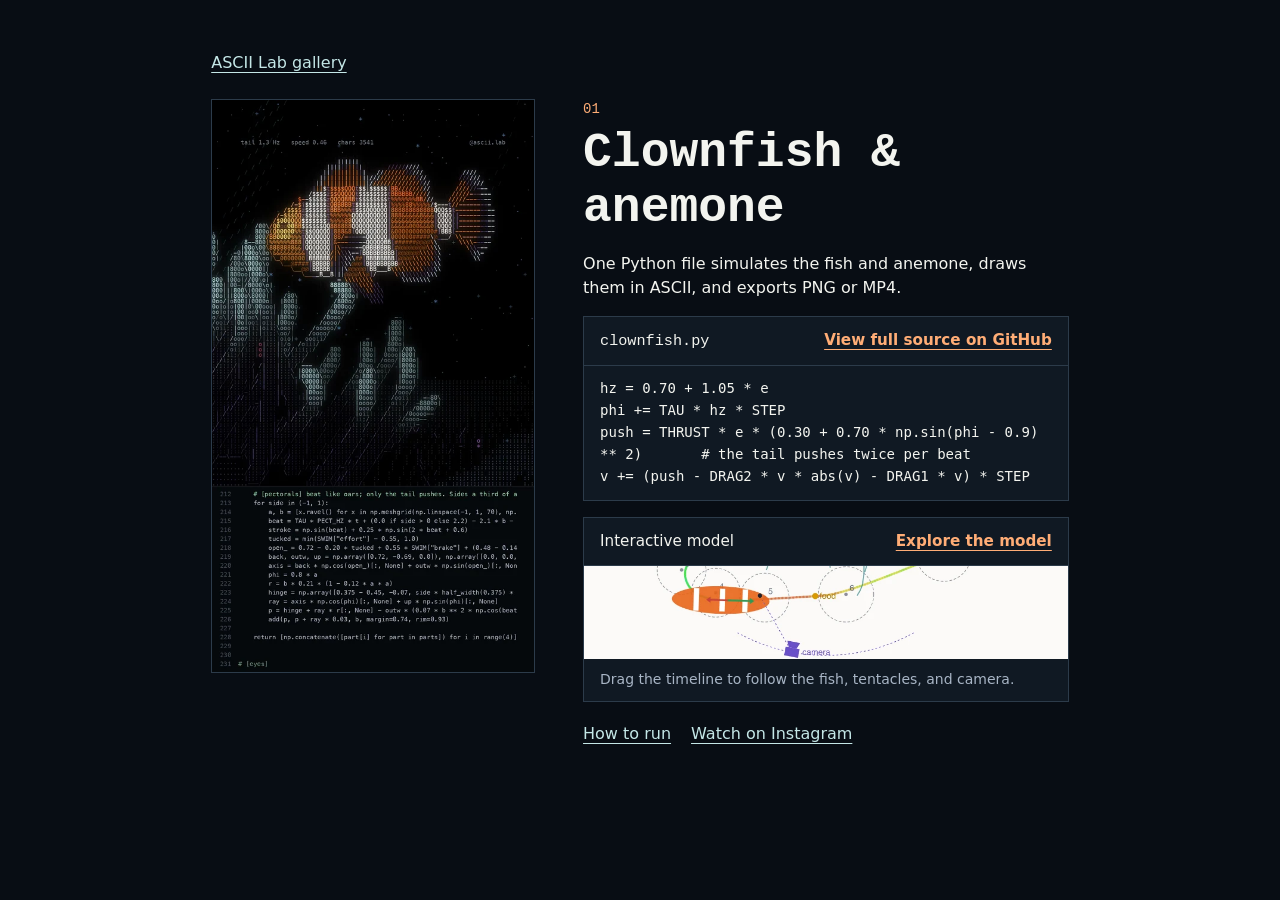
==== 01-clownfish/index.html @ 8f324382 "#27 Crop the preview without stretching the code card" ====
<!doctype html>
<html lang="en">
<head>
  <meta charset="utf-8">
  <meta name="viewport" content="width=device-width, initial-scale=1">
  <meta name="description" content="Source code and interactive model for the ASCII Lab clownfish reel.">
  <title>Clownfish and anemone | ASCII Lab</title>
  <link rel="stylesheet" href="../site.css">
</head>
<body>
  <main class="shell">
    <a class="back" href="../">ASCII Lab gallery</a>
    <article class="scene scene--source">
      <img src="preview.webp" width="540" height="960" alt="An orange ASCII clownfish swimming over a sea anemone">
      <div class="scene-copy">
        <span class="number">01</span>
        <h1>Clownfish &amp; anemone</h1>
        <p>One Python file simulates the fish and anemone, draws them in ASCII, and exports PNG or MP4.</p>
        <div class="scene-cards">
          <a class="scene-card" href="https://github.com/sapozhkov/ascii-lab-public/blob/main/01-clownfish/clownfish.py" aria-label="View the full clownfish.py source on GitHub">
            <span class="scene-card-header"><span class="filename">clownfish.py</span><strong>View full source on GitHub</strong></span>
            <pre><code>hz = 0.70 + 1.05 * e
phi += TAU * hz * STEP
push = THRUST * e * (0.30 + 0.70 * np.sin(phi - 0.9) ** 2)       # the tail pushes twice per beat
v += (push - DRAG2 * v * abs(v) - DRAG1 * v) * STEP</code></pre>
          </a>
          <a class="scene-card scene-card--model" href="model.html" aria-label="Explore the interactive clownfish model">
            <span class="scene-card-header"><span>Interactive model</span><strong>Explore the model</strong></span>
            <span class="model-preview">
              <img src="model-preview.webp" width="880" height="640" alt="Top view of the clownfish chasing food along its route at 14.25 seconds">
            </span>
            <span class="model-caption">Drag the timeline to follow the fish, tentacles, and camera.</span>
          </a>
        </div>
        <nav class="actions" aria-label="Scene links">
          <a href="https://github.com/sapozhkov/ascii-lab-public/tree/main/01-clownfish#run-the-renderer">How to run</a>
          <a href="https://www.instagram.com/reel/Df8L4ZnN4sX/">Watch on Instagram</a>
        </nav>
      </div>
    </article>
  </main>
</body>
</html>
---- site.css ----
:root {
  color-scheme: dark;
  background: #080d14;
  color: #f3f4ef;
  font: 1rem/1.5 system-ui, sans-serif;
  --muted: #a8b5c5;
  --edge: #2c3b4a;
  --accent: #ffad76;
}

* { box-sizing: border-box; }
body { margin: 0; }
a { color: #c4e7e7; text-underline-offset: .25em; }
a:hover { color: var(--accent); }
a:focus-visible { outline: 2px solid var(--accent); outline-offset: 5px; }

.shell { max-width: 60rem; margin: auto; padding: clamp(1rem, 4vw, 3.5rem); }
.masthead { display: flex; justify-content: space-between; align-items: baseline; flex-wrap: wrap; gap: .5rem 1.5rem; }
.masthead nav { display: flex; gap: 1rem; }
h1, h2, .number { font-family: ui-monospace, "Courier New", monospace; }
h1 { margin: 0; font-size: clamp(2rem, 6vw, 4rem); font-weight: 650; line-height: 1.15; }
h2 { margin: 0; font-size: clamp(1.05rem, 2.5vw, 1.45rem); line-height: 1.25; }
.intro { margin: 1rem 0 1.75rem; color: var(--muted); }
.gallery-page h1 { font-size: clamp(1.875rem, 4vw, 2.75rem); }
.gallery { display: grid; grid-template-columns: repeat(2, minmax(0, 1fr)); gap: clamp(.75rem, 2vw, 1.25rem); }
@media (min-width: 36rem) { .gallery { grid-template-columns: repeat(3, minmax(0, 1fr)); } }
@media (min-width: 52rem) { .gallery { grid-template-columns: repeat(4, minmax(0, 1fr)); } }
.tile { display: block; height: 100%; border: 1px solid var(--edge); background: #101923; color: inherit; text-decoration: none; }
.tile:hover { border-color: var(--accent); }
img { display: block; height: auto; width: 100%; }
.tile img { aspect-ratio: 1; object-fit: cover; object-position: center 22%; border-bottom: 1px solid var(--edge); }
.caption { padding: .65rem .75rem; }
.caption h2 { font-size: clamp(.95rem, 1.8vw, 1.1rem); }
.caption p { margin: .35rem 0 0; color: var(--muted); font-size: .875rem; }
.number { display: block; margin-bottom: .35rem; color: var(--accent); font-size: .875rem; }

.back { display: inline-block; margin-bottom: 1.5rem; }
.scene { display: grid; grid-template-columns: minmax(0, 2fr) minmax(0, 3fr); gap: clamp(1rem, 4vw, 3rem); }
.scene > img { border: 1px solid var(--edge); }
.scene-copy { align-self: center; }
.scene--source .scene-copy { align-self: start; min-width: 0; }
.scene-copy h1 { font-size: clamp(1.75rem, 5vw, 3rem); }
.actions { display: flex; flex-wrap: wrap; gap: .75rem 1.25rem; margin: 1.25rem 0; }
.scene-cards { display: grid; grid-auto-rows: 1fr; gap: 1rem; }
.scene-card { display: block; color: inherit; border: 1px solid var(--edge); background: #101923; text-decoration: none; }
.scene-card--model { display: flex; flex-direction: column; }
.model-preview { position: relative; flex: 1 0 3rem; overflow: hidden; }
.model-preview img { position: absolute; inset: 0; width: 100%; height: 100%; object-fit: cover; object-position: center 95%; }
.scene-card:hover { color: inherit; border-color: var(--accent); }
.scene-card-header { display: flex; align-items: baseline; justify-content: space-between; flex-wrap: wrap; gap: .35rem 1rem; padding: .75rem 1rem; border-bottom: 1px solid var(--edge); font-size: .95rem; }
.scene-card-header strong { color: var(--accent); text-decoration: underline; text-underline-offset: .25em; }
.filename, .scene-card pre { font-family: ui-monospace, "Courier New", monospace; }
.scene-card pre { margin: 0; padding: .75rem 1rem; font-size: .875rem; white-space: pre-wrap; overflow-wrap: anywhere; }
.model-caption { display: block; padding: .65rem 1rem; color: var(--muted); font-size: .875rem; }
@media (max-width: 40rem) {
  .scene { grid-template-columns: 1fr; }
  .scene > img { max-width: 18rem; }
  .scene-copy { grid-row: 1; }
}
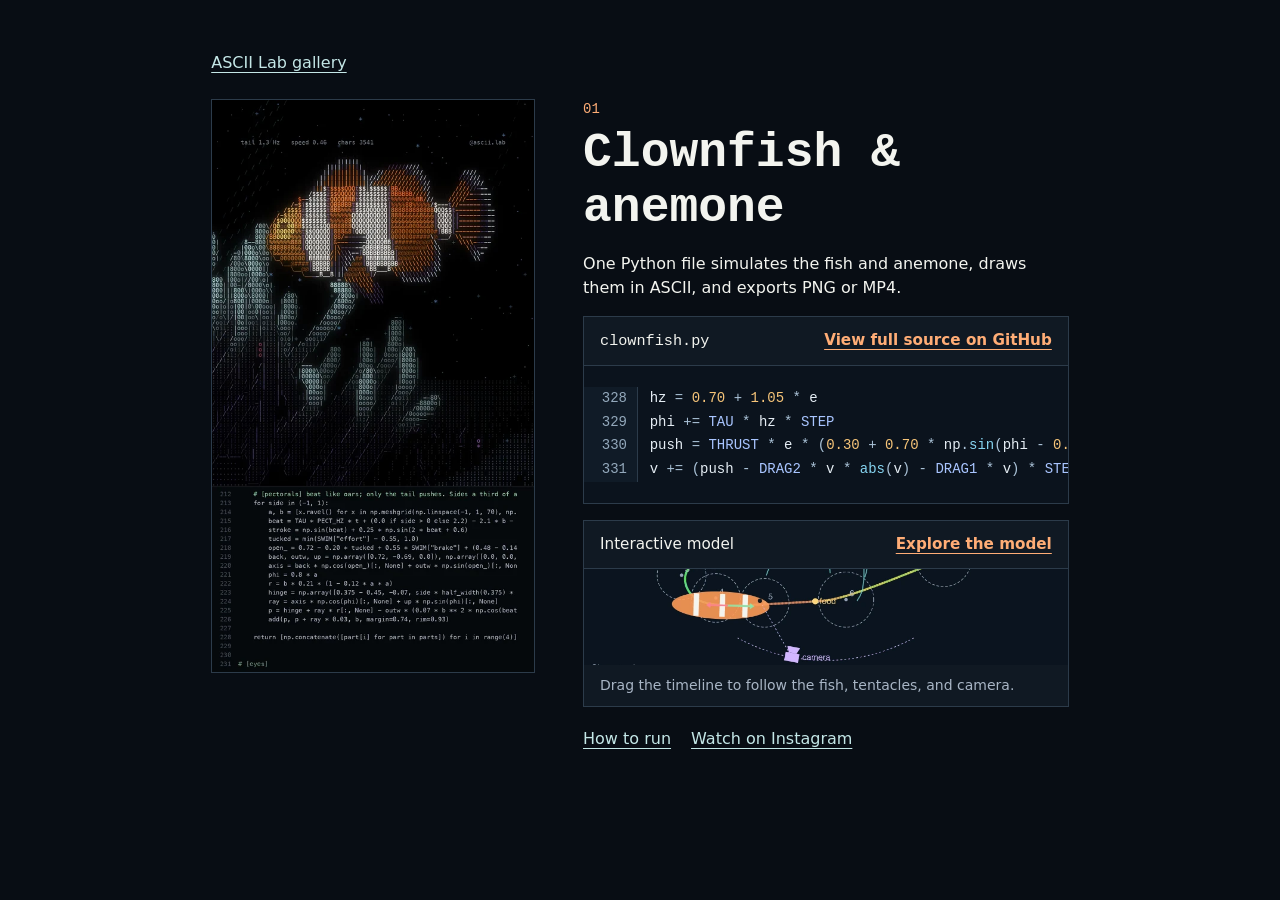
==== commit 53c2d474: "#32 Improve source cards on release pages" ====
--- a/01-clownfish/index.html
+++ b/01-clownfish/index.html
@@ -5,7 +5,7 @@
   <meta name="viewport" content="width=device-width, initial-scale=1">
   <meta name="description" content="Source code and interactive model for the ASCII Lab clownfish reel.">
   <title>Clownfish and anemone | ASCII Lab</title>
-  <link rel="stylesheet" href="../site.css">
+  <link rel="stylesheet" href="../site.css?v=scene-cards">
 </head>
 <body>
   <main class="shell">
@@ -17,12 +17,12 @@
         <h1>Clownfish &amp; anemone</h1>
         <p>One Python file simulates the fish and anemone, draws them in ASCII, and exports PNG or MP4.</p>
         <div class="scene-cards">
-          <a class="scene-card" href="https://github.com/sapozhkov/ascii-lab-public/blob/main/01-clownfish/clownfish.py" aria-label="View the full clownfish.py source on GitHub">
+          <a class="scene-card scene-card--source" href="https://github.com/sapozhkov/ascii-lab-public/blob/main/01-clownfish/clownfish.py" aria-label="View the full clownfish.py source on GitHub">
             <span class="scene-card-header"><span class="filename">clownfish.py</span><strong>View full source on GitHub</strong></span>
-            <pre><code>hz = 0.70 + 1.05 * e
-phi += TAU * hz * STEP
-push = THRUST * e * (0.30 + 0.70 * np.sin(phi - 0.9) ** 2)       # the tail pushes twice per beat
-v += (push - DRAG2 * v * abs(v) - DRAG1 * v) * STEP</code></pre>
+            <pre class="source-preview"><code><span class="source-line"><span class="source-line-number" aria-hidden="true">328</span><span class="source-text">hz <span class="source-token--operator">=</span> <span class="source-token--number">0.70</span> <span class="source-token--operator">+</span> <span class="source-token--number">1.05</span> <span class="source-token--operator">*</span> e</span></span>
+<span class="source-line"><span class="source-line-number" aria-hidden="true">329</span><span class="source-text">phi <span class="source-token--operator">+=</span> <span class="source-token--constant">TAU</span> <span class="source-token--operator">*</span> hz <span class="source-token--operator">*</span> <span class="source-token--constant">STEP</span></span></span>
+<span class="source-line"><span class="source-line-number" aria-hidden="true">330</span><span class="source-text">push <span class="source-token--operator">=</span> <span class="source-token--constant">THRUST</span> <span class="source-token--operator">*</span> e <span class="source-token--operator">*</span> <span class="source-token--operator">(</span><span class="source-token--number">0.30</span> <span class="source-token--operator">+</span> <span class="source-token--number">0.70</span> <span class="source-token--operator">*</span> np<span class="source-token--operator">.</span><span class="source-token--function">sin</span><span class="source-token--operator">(</span>phi <span class="source-token--operator">-</span> <span class="source-token--number">0.9</span><span class="source-token--operator">)</span> <span class="source-token--operator">**</span> <span class="source-token--number">2</span><span class="source-token--operator">)</span>       <span class="source-token--comment"># the tail pushes twice per beat</span></span></span>
+<span class="source-line"><span class="source-line-number" aria-hidden="true">331</span><span class="source-text">v <span class="source-token--operator">+=</span> <span class="source-token--operator">(</span>push <span class="source-token--operator">-</span> <span class="source-token--constant">DRAG2</span> <span class="source-token--operator">*</span> v <span class="source-token--operator">*</span> <span class="source-token--function">abs</span><span class="source-token--operator">(</span>v<span class="source-token--operator">)</span> <span class="source-token--operator">-</span> <span class="source-token--constant">DRAG1</span> <span class="source-token--operator">*</span> v<span class="source-token--operator">)</span> <span class="source-token--operator">*</span> <span class="source-token--constant">STEP</span></span></span></code></pre>
           </a>
           <a class="scene-card scene-card--model" href="model.html" aria-label="Explore the interactive clownfish model">
             <span class="scene-card-header"><span>Interactive model</span><strong>Explore the model</strong></span>
--- a/site.css
+++ b/site.css
@@ -44,16 +44,102 @@
 .scene-cards { display: grid; grid-auto-rows: 1fr; gap: 1rem; }
 .scene-card { display: block; color: inherit; border: 1px solid var(--edge); background: #101923; text-decoration: none; }
 .scene-card--model { display: flex; flex-direction: column; }
-.model-preview { position: relative; flex: 1 0 3rem; overflow: hidden; }
-.model-preview img { position: absolute; inset: 0; width: 100%; height: 100%; object-fit: cover; object-position: center 95%; }
+.model-preview { position: relative; flex: 1 0 6rem; overflow: hidden; }
+.model-preview img { position: absolute; inset: 0; width: 100%; height: 100%; object-fit: cover; object-position: var(--model-preview-position, center 95%); }
 .scene-card:hover { color: inherit; border-color: var(--accent); }
 .scene-card-header { display: flex; align-items: baseline; justify-content: space-between; flex-wrap: wrap; gap: .35rem 1rem; padding: .75rem 1rem; border-bottom: 1px solid var(--edge); font-size: .95rem; }
 .scene-card-header strong { color: var(--accent); text-decoration: underline; text-underline-offset: .25em; }
-.filename, .scene-card pre { font-family: ui-monospace, "Courier New", monospace; }
-.scene-card pre { margin: 0; padding: .75rem 1rem; font-size: .875rem; white-space: pre-wrap; overflow-wrap: anywhere; }
+.filename, .source-preview { font-family: ui-monospace, "Courier New", monospace; }
+.scene-card--source {
+  --source-gutter: #101b27;
+  display: flex;
+  flex-direction: column;
+  min-width: 0;
+  overflow-x: auto;
+  overscroll-behavior-inline: contain;
+  scrollbar-width: thin;
+  scrollbar-color: #53677d #0b131d;
+  background: #0b131d;
+}
+.scene-card--source .scene-card-header {
+  position: sticky;
+  inset-inline-start: 0;
+  z-index: 2;
+  flex: none;
+  background: #101923;
+}
+.source-preview {
+  display: flex;
+  flex: 1 0 auto;
+  align-items: center;
+  inline-size: max-content;
+  min-inline-size: 100%;
+  margin: 0;
+  padding: .65rem 0;
+  color: #e5edf4;
+  font-size: .875rem;
+  line-height: 1.7;
+  tab-size: 4;
+  white-space: normal;
+}
+.source-preview code { display: block; min-inline-size: 100%; font: inherit; }
+.source-line { display: flex; min-block-size: 1.7em; }
+.source-line-number {
+  position: sticky;
+  inset-inline-start: 0;
+  z-index: 1;
+  min-inline-size: calc(4ch + 1.25rem);
+  padding-inline: .65rem .6rem;
+  border-inline-end: 1px solid #2c3b4a;
+  background: var(--source-gutter);
+  color: #93a8bb;
+  text-align: end;
+  font-variant-numeric: tabular-nums;
+  user-select: none;
+}
+.source-text { padding-inline: .75rem 1rem; white-space: pre; }
+.source-token--comment { color: #9aadb9; }
+.source-token--constant { color: #a9c5ff; }
+.source-token--function { color: #86d4f0; }
+.source-token--keyword { color: #deb6ff; }
+.source-token--number { color: #f7c579; }
+.source-token--operator { color: #abc3d8; }
+.source-token--string { color: #a5ddab; }
 .model-caption { display: block; padding: .65rem 1rem; color: var(--muted); font-size: .875rem; }
 @media (max-width: 40rem) {
   .scene { grid-template-columns: 1fr; }
   .scene > img { max-width: 18rem; }
   .scene-copy { grid-row: 1; }
 }
+
+.model-playback {
+  position: sticky;
+  top: 0;
+  z-index: 5;
+  margin: 0 0 1rem;
+  padding: .65rem .85rem;
+  background: #101923;
+  border: 1px solid var(--edge);
+}
+.model-transport { display: flex; align-items: center; gap: .75rem; }
+.model-playback [data-model-play] {
+  min-width: 5rem;
+  padding: .35rem .7rem;
+  background: var(--accent);
+  border: 1px solid var(--accent);
+  border-radius: .25rem;
+  color: #151a23;
+  font: inherit;
+  font-weight: 650;
+  cursor: pointer;
+}
+.model-playback [data-model-play]:disabled { opacity: .6; cursor: default; }
+.model-playback [data-model-time] { font-variant-numeric: tabular-nums; }
+.model-playback [data-model-slider] {
+  display: block;
+  width: 100%;
+  margin: .5rem 0 .15rem;
+  accent-color: var(--accent);
+}
+.model-playback :focus-visible { outline: 2px solid var(--accent); outline-offset: 3px; }
+.model-playback [data-model-status] { margin: .5rem 0 0; color: var(--muted); }
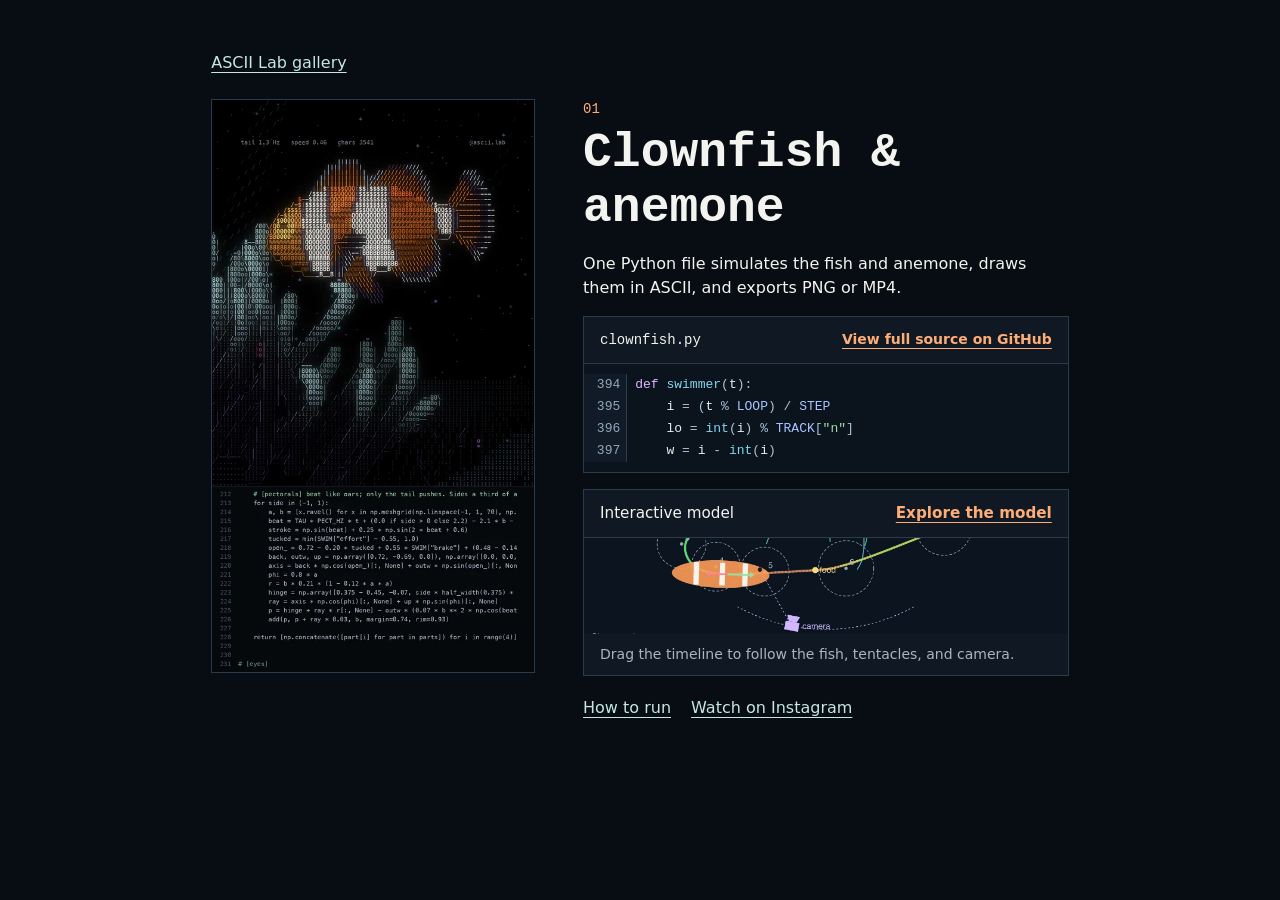
==== commit 409f1931: "#32 Fit source previews on narrow screens" ====
--- a/01-clownfish/index.html
+++ b/01-clownfish/index.html
@@ -19,10 +19,10 @@
         <div class="scene-cards">
           <a class="scene-card scene-card--source" href="https://github.com/sapozhkov/ascii-lab-public/blob/main/01-clownfish/clownfish.py" aria-label="View the full clownfish.py source on GitHub">
             <span class="scene-card-header"><span class="filename">clownfish.py</span><strong>View full source on GitHub</strong></span>
-            <pre class="source-preview"><code><span class="source-line"><span class="source-line-number" aria-hidden="true">328</span><span class="source-text">hz <span class="source-token--operator">=</span> <span class="source-token--number">0.70</span> <span class="source-token--operator">+</span> <span class="source-token--number">1.05</span> <span class="source-token--operator">*</span> e</span></span>
-<span class="source-line"><span class="source-line-number" aria-hidden="true">329</span><span class="source-text">phi <span class="source-token--operator">+=</span> <span class="source-token--constant">TAU</span> <span class="source-token--operator">*</span> hz <span class="source-token--operator">*</span> <span class="source-token--constant">STEP</span></span></span>
-<span class="source-line"><span class="source-line-number" aria-hidden="true">330</span><span class="source-text">push <span class="source-token--operator">=</span> <span class="source-token--constant">THRUST</span> <span class="source-token--operator">*</span> e <span class="source-token--operator">*</span> <span class="source-token--operator">(</span><span class="source-token--number">0.30</span> <span class="source-token--operator">+</span> <span class="source-token--number">0.70</span> <span class="source-token--operator">*</span> np<span class="source-token--operator">.</span><span class="source-token--function">sin</span><span class="source-token--operator">(</span>phi <span class="source-token--operator">-</span> <span class="source-token--number">0.9</span><span class="source-token--operator">)</span> <span class="source-token--operator">**</span> <span class="source-token--number">2</span><span class="source-token--operator">)</span>       <span class="source-token--comment"># the tail pushes twice per beat</span></span></span>
-<span class="source-line"><span class="source-line-number" aria-hidden="true">331</span><span class="source-text">v <span class="source-token--operator">+=</span> <span class="source-token--operator">(</span>push <span class="source-token--operator">-</span> <span class="source-token--constant">DRAG2</span> <span class="source-token--operator">*</span> v <span class="source-token--operator">*</span> <span class="source-token--function">abs</span><span class="source-token--operator">(</span>v<span class="source-token--operator">)</span> <span class="source-token--operator">-</span> <span class="source-token--constant">DRAG1</span> <span class="source-token--operator">*</span> v<span class="source-token--operator">)</span> <span class="source-token--operator">*</span> <span class="source-token--constant">STEP</span></span></span></code></pre>
+            <pre class="source-preview"><code><span class="source-line"><span class="source-line-number" aria-hidden="true">394</span><span class="source-text"><span class="source-token--keyword">def</span> <span class="source-token--function">swimmer</span><span class="source-token--operator">(</span>t<span class="source-token--operator">)</span><span class="source-token--operator">:</span></span></span>
+<span class="source-line"><span class="source-line-number" aria-hidden="true">395</span><span class="source-text">    i <span class="source-token--operator">=</span> <span class="source-token--operator">(</span>t <span class="source-token--operator">%</span> <span class="source-token--constant">LOOP</span><span class="source-token--operator">)</span> <span class="source-token--operator">/</span> <span class="source-token--constant">STEP</span></span></span>
+<span class="source-line"><span class="source-line-number" aria-hidden="true">396</span><span class="source-text">    lo <span class="source-token--operator">=</span> <span class="source-token--function">int</span><span class="source-token--operator">(</span>i<span class="source-token--operator">)</span> <span class="source-token--operator">%</span> <span class="source-token--constant">TRACK</span><span class="source-token--operator">[</span><span class="source-token--string">&quot;n&quot;</span><span class="source-token--operator">]</span></span></span>
+<span class="source-line"><span class="source-line-number" aria-hidden="true">397</span><span class="source-text">    w <span class="source-token--operator">=</span> i <span class="source-token--operator">-</span> <span class="source-token--function">int</span><span class="source-token--operator">(</span>i<span class="source-token--operator">)</span></span></span></code></pre>
           </a>
           <a class="scene-card scene-card--model" href="model.html" aria-label="Explore the interactive clownfish model">
             <span class="scene-card-header"><span>Interactive model</span><strong>Explore the model</strong></span>
--- a/site.css
+++ b/site.css
@@ -41,7 +41,7 @@
 .scene--source .scene-copy { align-self: start; min-width: 0; }
 .scene-copy h1 { font-size: clamp(1.75rem, 5vw, 3rem); }
 .actions { display: flex; flex-wrap: wrap; gap: .75rem 1.25rem; margin: 1.25rem 0; }
-.scene-cards { display: grid; grid-auto-rows: 1fr; gap: 1rem; }
+.scene-cards { display: grid; gap: 1rem; }
 .scene-card { display: block; color: inherit; border: 1px solid var(--edge); background: #101923; text-decoration: none; }
 .scene-card--model { display: flex; flex-direction: column; }
 .model-preview { position: relative; flex: 1 0 6rem; overflow: hidden; }
@@ -55,41 +55,27 @@
   display: flex;
   flex-direction: column;
   min-width: 0;
-  overflow-x: auto;
-  overscroll-behavior-inline: contain;
-  scrollbar-width: thin;
-  scrollbar-color: #53677d #0b131d;
   background: #0b131d;
 }
 .scene-card--source .scene-card-header {
-  position: sticky;
-  inset-inline-start: 0;
-  z-index: 2;
-  flex: none;
   background: #101923;
+  font-size: .875rem;
 }
 .source-preview {
-  display: flex;
-  flex: 1 0 auto;
-  align-items: center;
-  inline-size: max-content;
-  min-inline-size: 100%;
   margin: 0;
-  padding: .65rem 0;
+  padding: .6rem 0;
   color: #e5edf4;
-  font-size: .875rem;
+  font-size: clamp(.6875rem, 3.1vw, .8125rem);
   line-height: 1.7;
   tab-size: 4;
   white-space: normal;
 }
-.source-preview code { display: block; min-inline-size: 100%; font: inherit; }
+.source-preview code { display: block; font: inherit; }
 .source-line { display: flex; min-block-size: 1.7em; }
 .source-line-number {
-  position: sticky;
-  inset-inline-start: 0;
-  z-index: 1;
-  min-inline-size: calc(4ch + 1.25rem);
-  padding-inline: .65rem .6rem;
+  flex: none;
+  min-inline-size: calc(4ch + .75rem);
+  padding-inline: .375rem;
   border-inline-end: 1px solid #2c3b4a;
   background: var(--source-gutter);
   color: #93a8bb;
@@ -97,7 +83,12 @@
   font-variant-numeric: tabular-nums;
   user-select: none;
 }
-.source-text { padding-inline: .75rem 1rem; white-space: pre; }
+.source-text {
+  min-inline-size: 0;
+  padding-inline: .5rem .625rem;
+  white-space: pre-wrap;
+  overflow-wrap: anywhere;
+}
 .source-token--comment { color: #9aadb9; }
 .source-token--constant { color: #a9c5ff; }
 .source-token--function { color: #86d4f0; }
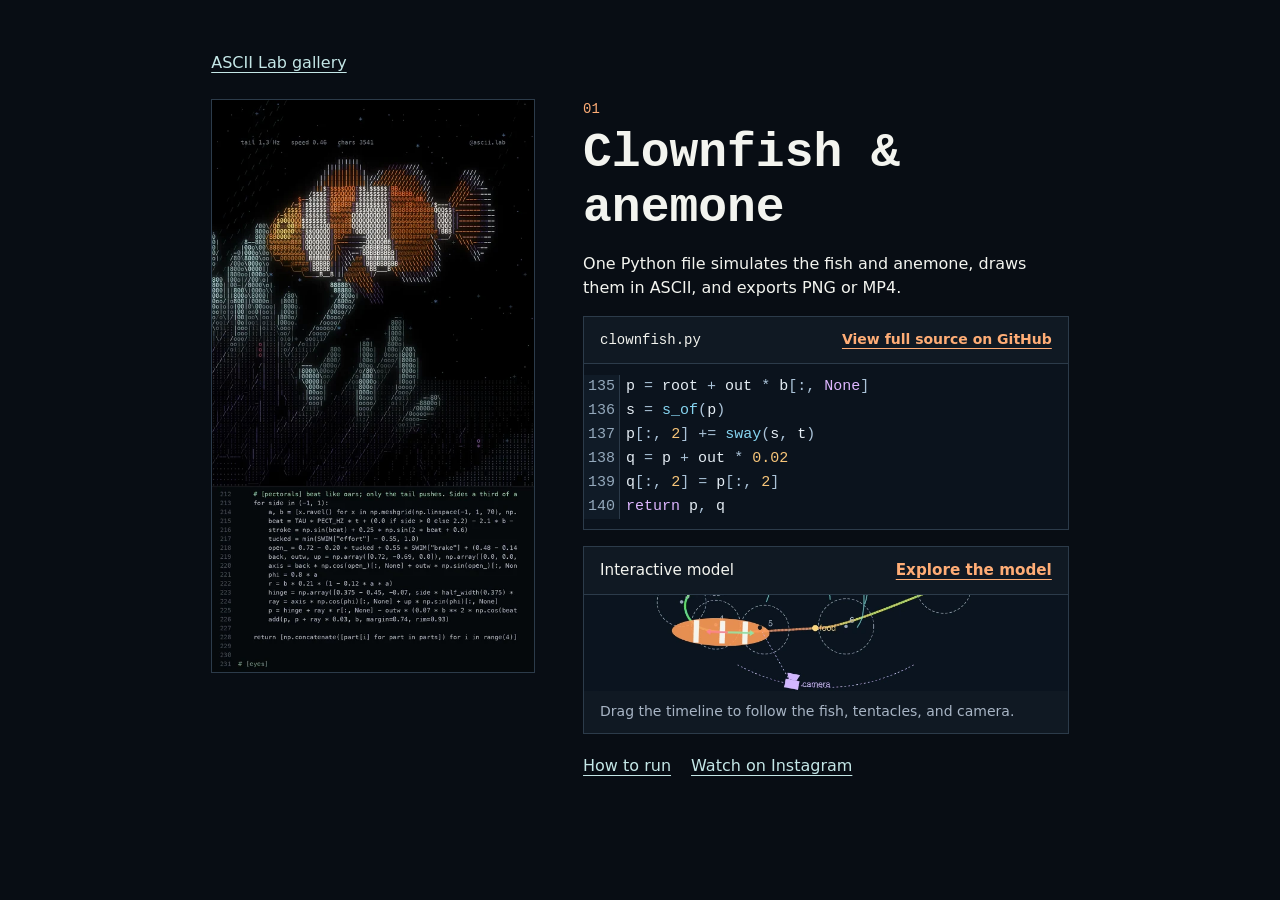
==== commit ee814369: "#32 Make code previews readable at phone width" ====
--- a/01-clownfish/index.html
+++ b/01-clownfish/index.html
@@ -19,10 +19,12 @@
         <div class="scene-cards">
           <a class="scene-card scene-card--source" href="https://github.com/sapozhkov/ascii-lab-public/blob/main/01-clownfish/clownfish.py" aria-label="View the full clownfish.py source on GitHub">
             <span class="scene-card-header"><span class="filename">clownfish.py</span><strong>View full source on GitHub</strong></span>
-            <pre class="source-preview"><code><span class="source-line"><span class="source-line-number" aria-hidden="true">394</span><span class="source-text"><span class="source-token--keyword">def</span> <span class="source-token--function">swimmer</span><span class="source-token--operator">(</span>t<span class="source-token--operator">)</span><span class="source-token--operator">:</span></span></span>
-<span class="source-line"><span class="source-line-number" aria-hidden="true">395</span><span class="source-text">    i <span class="source-token--operator">=</span> <span class="source-token--operator">(</span>t <span class="source-token--operator">%</span> <span class="source-token--constant">LOOP</span><span class="source-token--operator">)</span> <span class="source-token--operator">/</span> <span class="source-token--constant">STEP</span></span></span>
-<span class="source-line"><span class="source-line-number" aria-hidden="true">396</span><span class="source-text">    lo <span class="source-token--operator">=</span> <span class="source-token--function">int</span><span class="source-token--operator">(</span>i<span class="source-token--operator">)</span> <span class="source-token--operator">%</span> <span class="source-token--constant">TRACK</span><span class="source-token--operator">[</span><span class="source-token--string">&quot;n&quot;</span><span class="source-token--operator">]</span></span></span>
-<span class="source-line"><span class="source-line-number" aria-hidden="true">397</span><span class="source-text">    w <span class="source-token--operator">=</span> i <span class="source-token--operator">-</span> <span class="source-token--function">int</span><span class="source-token--operator">(</span>i<span class="source-token--operator">)</span></span></span></code></pre>
+            <pre class="source-preview"><code><span class="source-line"><span class="source-line-number" aria-hidden="true">135</span><span class="source-text">p <span class="source-token--operator">=</span> root <span class="source-token--operator">+</span> out <span class="source-token--operator">*</span> b<span class="source-token--operator">[</span><span class="source-token--operator">:</span><span class="source-token--operator">,</span> <span class="source-token--keyword">None</span><span class="source-token--operator">]</span></span></span>
+<span class="source-line"><span class="source-line-number" aria-hidden="true">136</span><span class="source-text">s <span class="source-token--operator">=</span> <span class="source-token--function">s_of</span><span class="source-token--operator">(</span>p<span class="source-token--operator">)</span></span></span>
+<span class="source-line"><span class="source-line-number" aria-hidden="true">137</span><span class="source-text">p<span class="source-token--operator">[</span><span class="source-token--operator">:</span><span class="source-token--operator">,</span> <span class="source-token--number">2</span><span class="source-token--operator">]</span> <span class="source-token--operator">+=</span> <span class="source-token--function">sway</span><span class="source-token--operator">(</span>s<span class="source-token--operator">,</span> t<span class="source-token--operator">)</span></span></span>
+<span class="source-line"><span class="source-line-number" aria-hidden="true">138</span><span class="source-text">q <span class="source-token--operator">=</span> p <span class="source-token--operator">+</span> out <span class="source-token--operator">*</span> <span class="source-token--number">0.02</span></span></span>
+<span class="source-line"><span class="source-line-number" aria-hidden="true">139</span><span class="source-text">q<span class="source-token--operator">[</span><span class="source-token--operator">:</span><span class="source-token--operator">,</span> <span class="source-token--number">2</span><span class="source-token--operator">]</span> <span class="source-token--operator">=</span> p<span class="source-token--operator">[</span><span class="source-token--operator">:</span><span class="source-token--operator">,</span> <span class="source-token--number">2</span><span class="source-token--operator">]</span></span></span>
+<span class="source-line"><span class="source-line-number" aria-hidden="true">140</span><span class="source-text"><span class="source-token--keyword">return</span> p<span class="source-token--operator">,</span> q</span></span></code></pre>
           </a>
           <a class="scene-card scene-card--model" href="model.html" aria-label="Explore the interactive clownfish model">
             <span class="scene-card-header"><span>Interactive model</span><strong>Explore the model</strong></span>
--- a/site.css
+++ b/site.css
@@ -63,19 +63,19 @@
 }
 .source-preview {
   margin: 0;
-  padding: .6rem 0;
+  padding: .65rem 0;
   color: #e5edf4;
-  font-size: clamp(.6875rem, 3.1vw, .8125rem);
-  line-height: 1.7;
+  font-size: clamp(.84375rem, 3.45vw, .9375rem);
+  line-height: 1.6;
   tab-size: 4;
   white-space: normal;
 }
 .source-preview code { display: block; font: inherit; }
-.source-line { display: flex; min-block-size: 1.7em; }
+.source-line { display: flex; min-block-size: 1.6em; }
 .source-line-number {
   flex: none;
-  min-inline-size: calc(4ch + .75rem);
-  padding-inline: .375rem;
+  min-inline-size: calc(3ch + .5rem);
+  padding-inline: .25rem;
   border-inline-end: 1px solid #2c3b4a;
   background: var(--source-gutter);
   color: #93a8bb;
@@ -85,7 +85,7 @@
 }
 .source-text {
   min-inline-size: 0;
-  padding-inline: .5rem .625rem;
+  padding-inline: .375rem;
   white-space: pre-wrap;
   overflow-wrap: anywhere;
 }
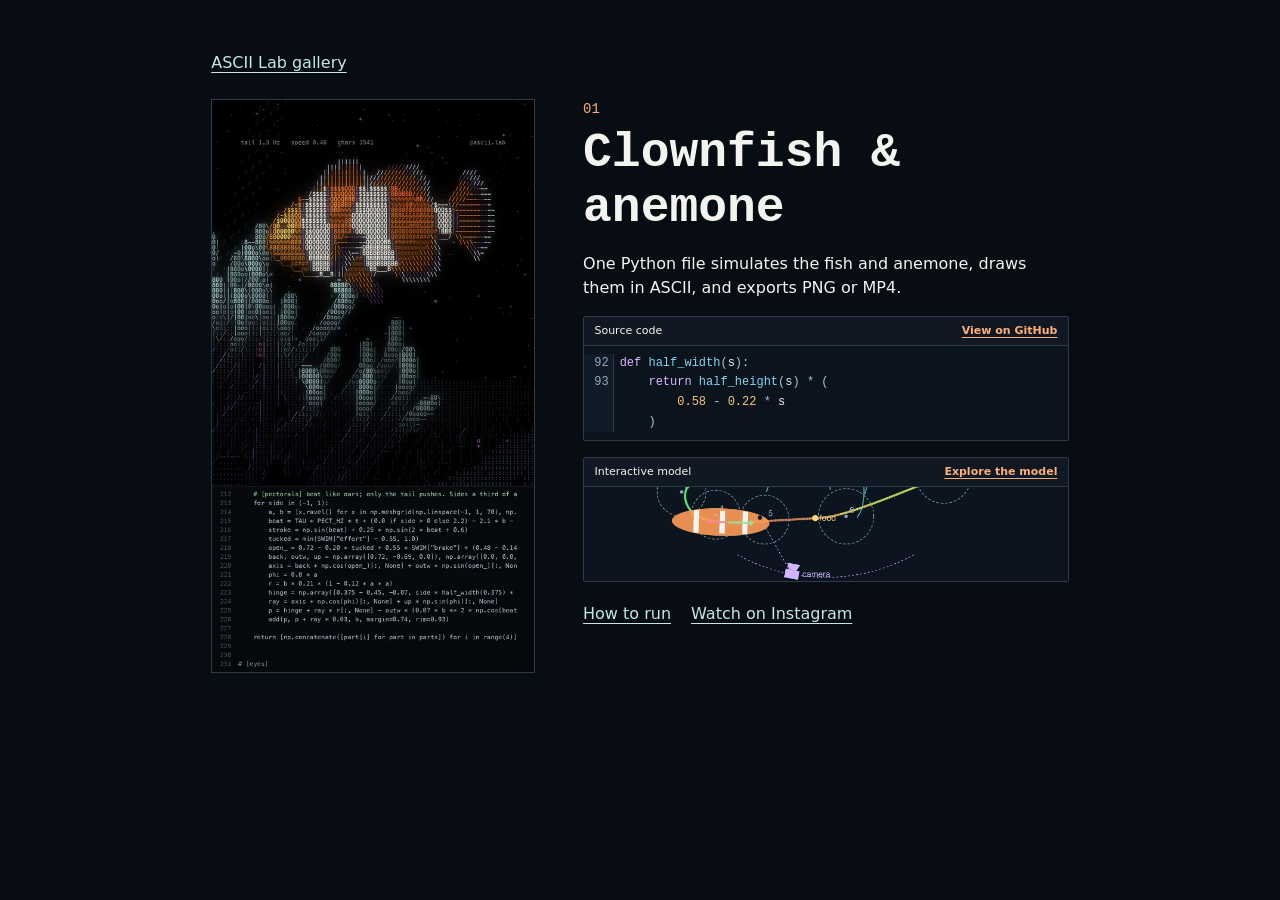
==== commit 6e60bb3a: "#32 Apply the approved card layout to every reel" ====
--- a/01-clownfish/index.html
+++ b/01-clownfish/index.html
@@ -16,22 +16,23 @@
         <span class="number">01</span>
         <h1>Clownfish &amp; anemone</h1>
         <p>One Python file simulates the fish and anemone, draws them in ASCII, and exports PNG or MP4.</p>
-        <div class="scene-cards">
-          <a class="scene-card scene-card--source" href="https://github.com/sapozhkov/ascii-lab-public/blob/main/01-clownfish/clownfish.py" aria-label="View the full clownfish.py source on GitHub">
-            <span class="scene-card-header"><span class="filename">clownfish.py</span><strong>View full source on GitHub</strong></span>
-            <pre class="source-preview"><code><span class="source-line"><span class="source-line-number" aria-hidden="true">135</span><span class="source-text">p <span class="source-token--operator">=</span> root <span class="source-token--operator">+</span> out <span class="source-token--operator">*</span> b<span class="source-token--operator">[</span><span class="source-token--operator">:</span><span class="source-token--operator">,</span> <span class="source-token--keyword">None</span><span class="source-token--operator">]</span></span></span>
-<span class="source-line"><span class="source-line-number" aria-hidden="true">136</span><span class="source-text">s <span class="source-token--operator">=</span> <span class="source-token--function">s_of</span><span class="source-token--operator">(</span>p<span class="source-token--operator">)</span></span></span>
-<span class="source-line"><span class="source-line-number" aria-hidden="true">137</span><span class="source-text">p<span class="source-token--operator">[</span><span class="source-token--operator">:</span><span class="source-token--operator">,</span> <span class="source-token--number">2</span><span class="source-token--operator">]</span> <span class="source-token--operator">+=</span> <span class="source-token--function">sway</span><span class="source-token--operator">(</span>s<span class="source-token--operator">,</span> t<span class="source-token--operator">)</span></span></span>
-<span class="source-line"><span class="source-line-number" aria-hidden="true">138</span><span class="source-text">q <span class="source-token--operator">=</span> p <span class="source-token--operator">+</span> out <span class="source-token--operator">*</span> <span class="source-token--number">0.02</span></span></span>
-<span class="source-line"><span class="source-line-number" aria-hidden="true">139</span><span class="source-text">q<span class="source-token--operator">[</span><span class="source-token--operator">:</span><span class="source-token--operator">,</span> <span class="source-token--number">2</span><span class="source-token--operator">]</span> <span class="source-token--operator">=</span> p<span class="source-token--operator">[</span><span class="source-token--operator">:</span><span class="source-token--operator">,</span> <span class="source-token--number">2</span><span class="source-token--operator">]</span></span></span>
-<span class="source-line"><span class="source-line-number" aria-hidden="true">140</span><span class="source-text"><span class="source-token--keyword">return</span> p<span class="source-token--operator">,</span> q</span></span></code></pre>
+        <div class="scene-cards scene-cards--listing">
+          <a class="scene-card scene-card--source" href="https://github.com/sapozhkov/ascii-lab-public/blob/main/01-clownfish/clownfish.py" aria-label="View source code on GitHub">
+            <span class="scene-card-header">
+              <span>Source code</span><strong>View on GitHub</strong>
+            </span>
+            <pre class="source-preview"><code><span class="source-line"><span class="source-line-number" aria-hidden="true">92</span><span class="source-text"><span class="source-token--keyword">def</span> <span class="source-token--function">half_width</span><span class="source-token--operator">(</span>s<span class="source-token--operator">)</span><span class="source-token--operator">:</span></span></span>
+<span class="source-line"><span class="source-line-number" aria-hidden="true">93</span><span class="source-text">    <span class="source-token--keyword">return</span> <span class="source-token--function">half_height</span><span class="source-token--operator">(</span>s<span class="source-token--operator">)</span> <span class="source-token--operator">*</span> <span class="source-token--operator">(</span></span></span>
+<span class="source-line"><span class="source-line-number" aria-hidden="true"></span><span class="source-text">        <span class="source-token--number">0.58</span> <span class="source-token--operator">-</span> <span class="source-token--number">0.22</span> <span class="source-token--operator">*</span> s</span></span>
+<span class="source-line"><span class="source-line-number" aria-hidden="true"></span><span class="source-text">    <span class="source-token--operator">)</span></span></span></code></pre>
           </a>
           <a class="scene-card scene-card--model" href="model.html" aria-label="Explore the interactive clownfish model">
-            <span class="scene-card-header"><span>Interactive model</span><strong>Explore the model</strong></span>
-            <span class="model-preview">
+            <span class="scene-card-header">
+              <span>Interactive model</span><strong>Explore the model</strong>
+            </span>
+            <span class="model-preview" style="--model-preview-position: center 95%">
               <img src="model-preview.webp" width="880" height="640" alt="Top view of the clownfish chasing food along its route at 14.25 seconds">
             </span>
-            <span class="model-caption">Drag the timeline to follow the fish, tentacles, and camera.</span>
           </a>
         </div>
         <nav class="actions" aria-label="Scene links">
--- a/site.css
+++ b/site.css
@@ -97,6 +97,25 @@
 .source-token--operator { color: #abc3d8; }
 .source-token--string { color: #a5ddab; }
 .model-caption { display: block; padding: .65rem 1rem; color: var(--muted); font-size: .875rem; }
+
+.scene-cards--listing { grid-auto-rows: 1fr; }
+.scene-cards--listing .scene-card { border-radius: 2px; }
+.scene-cards--listing .scene-card .scene-card-header {
+  flex: none;
+  padding: .34rem .65rem;
+  border-bottom: 1px solid #293948;
+  background: #101923;
+  font-size: .6875rem;
+}
+.scene-cards--listing .source-preview {
+  padding-block: .5rem;
+  font-size: .75rem;
+  line-height: 1.64;
+}
+.scene-cards--listing .source-line { min-block-size: 1.64em; }
+.scene-cards--listing .source-line-number { min-inline-size: calc(3ch + .5rem); }
+.scene-cards--listing .model-preview { flex: 1 1 0; min-block-size: 0; }
+
 @media (max-width: 40rem) {
   .scene { grid-template-columns: 1fr; }
   .scene > img { max-width: 18rem; }
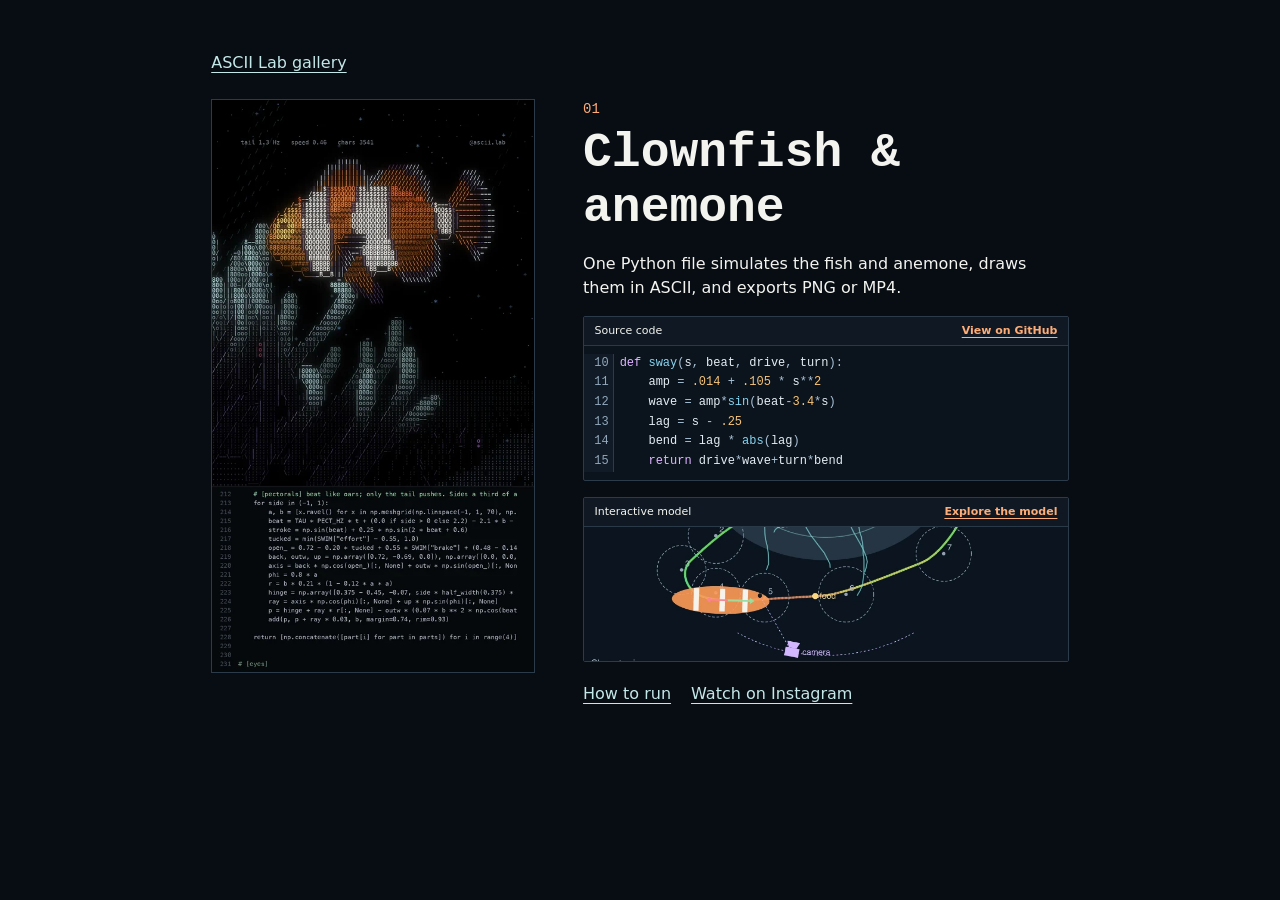
==== commit c9146e70: "#32 Show six lines of model math in matching cards" ====
--- a/01-clownfish/index.html
+++ b/01-clownfish/index.html
@@ -21,10 +21,12 @@
             <span class="scene-card-header">
               <span>Source code</span><strong>View on GitHub</strong>
             </span>
-            <pre class="source-preview"><code><span class="source-line"><span class="source-line-number" aria-hidden="true">92</span><span class="source-text"><span class="source-token--keyword">def</span> <span class="source-token--function">half_width</span><span class="source-token--operator">(</span>s<span class="source-token--operator">)</span><span class="source-token--operator">:</span></span></span>
-<span class="source-line"><span class="source-line-number" aria-hidden="true">93</span><span class="source-text">    <span class="source-token--keyword">return</span> <span class="source-token--function">half_height</span><span class="source-token--operator">(</span>s<span class="source-token--operator">)</span> <span class="source-token--operator">*</span> <span class="source-token--operator">(</span></span></span>
-<span class="source-line"><span class="source-line-number" aria-hidden="true"></span><span class="source-text">        <span class="source-token--number">0.58</span> <span class="source-token--operator">-</span> <span class="source-token--number">0.22</span> <span class="source-token--operator">*</span> s</span></span>
-<span class="source-line"><span class="source-line-number" aria-hidden="true"></span><span class="source-text">    <span class="source-token--operator">)</span></span></span></code></pre>
+            <pre class="source-preview"><code><span class="source-line"><span class="source-line-number" aria-hidden="true">10</span><span class="source-text"><span class="source-token--keyword">def</span> <span class="source-token--function">sway</span><span class="source-token--operator">(</span>s<span class="source-token--operator">,</span> beat<span class="source-token--operator">,</span> drive<span class="source-token--operator">,</span> turn<span class="source-token--operator">)</span><span class="source-token--operator">:</span></span></span>
+<span class="source-line"><span class="source-line-number" aria-hidden="true">11</span><span class="source-text">    amp <span class="source-token--operator">=</span> <span class="source-token--number">.014</span> <span class="source-token--operator">+</span> <span class="source-token--number">.105</span> <span class="source-token--operator">*</span> s<span class="source-token--operator">**</span><span class="source-token--number">2</span></span></span>
+<span class="source-line"><span class="source-line-number" aria-hidden="true">12</span><span class="source-text">    wave <span class="source-token--operator">=</span> amp<span class="source-token--operator">*</span><span class="source-token--function">sin</span><span class="source-token--operator">(</span>beat<span class="source-token--operator">-</span><span class="source-token--number">3.4</span><span class="source-token--operator">*</span>s<span class="source-token--operator">)</span></span></span>
+<span class="source-line"><span class="source-line-number" aria-hidden="true">13</span><span class="source-text">    lag <span class="source-token--operator">=</span> s <span class="source-token--operator">-</span> <span class="source-token--number">.25</span></span></span>
+<span class="source-line"><span class="source-line-number" aria-hidden="true">14</span><span class="source-text">    bend <span class="source-token--operator">=</span> lag <span class="source-token--operator">*</span> <span class="source-token--function">abs</span><span class="source-token--operator">(</span>lag<span class="source-token--operator">)</span></span></span>
+<span class="source-line"><span class="source-line-number" aria-hidden="true">15</span><span class="source-text">    <span class="source-token--keyword">return</span> drive<span class="source-token--operator">*</span>wave<span class="source-token--operator">+</span>turn<span class="source-token--operator">*</span>bend</span></span></code></pre>
           </a>
           <a class="scene-card scene-card--model" href="model.html" aria-label="Explore the interactive clownfish model">
             <span class="scene-card-header">
--- a/site.css
+++ b/site.css
@@ -98,7 +98,7 @@
 .source-token--string { color: #a5ddab; }
 .model-caption { display: block; padding: .65rem 1rem; color: var(--muted); font-size: .875rem; }
 
-.scene-cards--listing { grid-auto-rows: 1fr; }
+.scene-cards--listing { grid-auto-rows: minmax(10.3125rem, 1fr); }
 .scene-cards--listing .scene-card { border-radius: 2px; }
 .scene-cards--listing .scene-card .scene-card-header {
   flex: none;
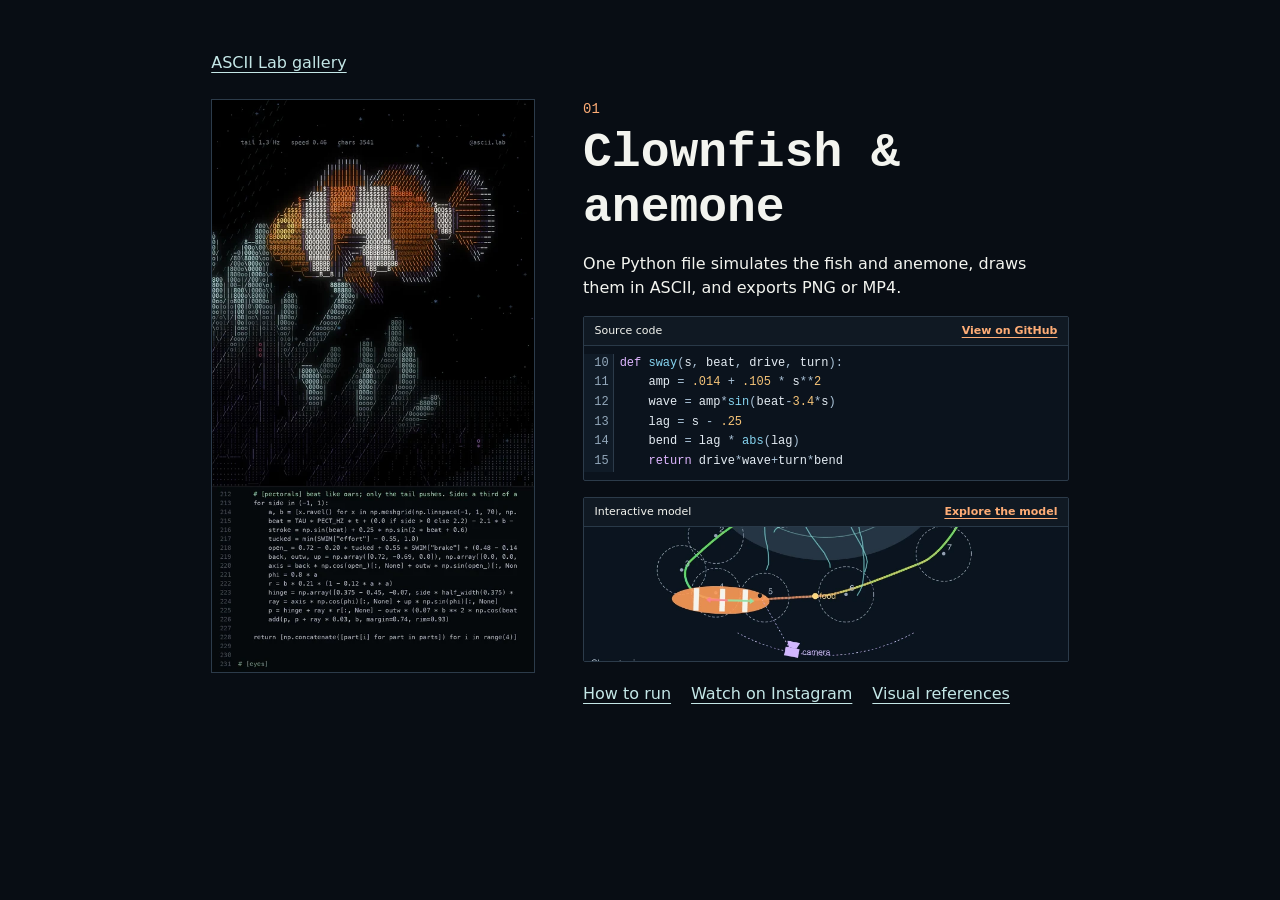
==== commit c748c91d: "#37 Add references to the first three releases" ====
--- a/01-clownfish/index.html
+++ b/01-clownfish/index.html
@@ -40,6 +40,7 @@
         <nav class="actions" aria-label="Scene links">
           <a href="https://github.com/sapozhkov/ascii-lab-public/tree/main/01-clownfish#run-the-renderer">How to run</a>
           <a href="https://www.instagram.com/reel/Df8L4ZnN4sX/">Watch on Instagram</a>
+          <a href="model.html#visual-references">Visual references</a>
         </nav>
       </div>
     </article>
--- a/site.css
+++ b/site.css
@@ -153,3 +153,52 @@
 }
 .model-playback :focus-visible { outline: 2px solid var(--accent); outline-offset: 3px; }
 .model-playback [data-model-status] { margin: .5rem 0 0; color: var(--muted); }
+
+.model-references-link { display: inline-block; margin-bottom: .75rem; font-size: .875rem; }
+.model-references { margin-top: 1.5rem; scroll-margin-top: 7rem; }
+.research-note {
+  margin-top: .75rem;
+  padding: clamp(.875rem, 3vw, 1.5rem);
+  border: 1px solid #2c4a52;
+  background: #0b1c23;
+}
+.research-note header {
+  display: flex;
+  flex-wrap: wrap;
+  align-items: center;
+  justify-content: space-between;
+  gap: .5rem 1rem;
+}
+.research-note h3 { margin: 0; font-size: 1.125rem; line-height: 1.3; }
+.research-note p { max-width: 70ch; }
+.research-note button {
+  min-height: 44px;
+  padding: .35rem .75rem;
+  border: 1px solid #719b9b;
+  border-radius: .25rem;
+  background: #163037;
+  color: #e4f5f3;
+  font: inherit;
+  cursor: pointer;
+}
+.research-note button:hover { border-color: var(--accent); }
+.research-note button:focus-visible,
+.research-note summary:focus-visible { outline: 2px solid var(--accent); outline-offset: 3px; }
+.research-note summary { width: fit-content; cursor: pointer; font-weight: 650; }
+.research-note .parameters { margin-bottom: 0; color: #a8bdc4; font-size: .875rem; }
+.research-sources { display: grid; gap: .75rem 1.25rem; margin: 1rem 0 .75rem; padding: 0; list-style: none; }
+.research-sources li { padding-top: .75rem; border-top: 1px solid #2c4a52; }
+.research-sources li > strong { display: block; margin-bottom: .25rem; }
+.research-sources p { margin: 0; }
+.research-sources a {
+  display: block;
+  margin-top: .35rem;
+  color: #a8bdc4;
+  font-size: .875rem;
+  line-height: 1.4;
+  text-decoration-color: #75939a;
+}
+.research-sources a:hover { color: var(--accent); text-decoration-color: currentColor; }
+@media (min-width: 660px) {
+  .research-sources { grid-template-columns: repeat(2, minmax(0, 1fr)); }
+}
